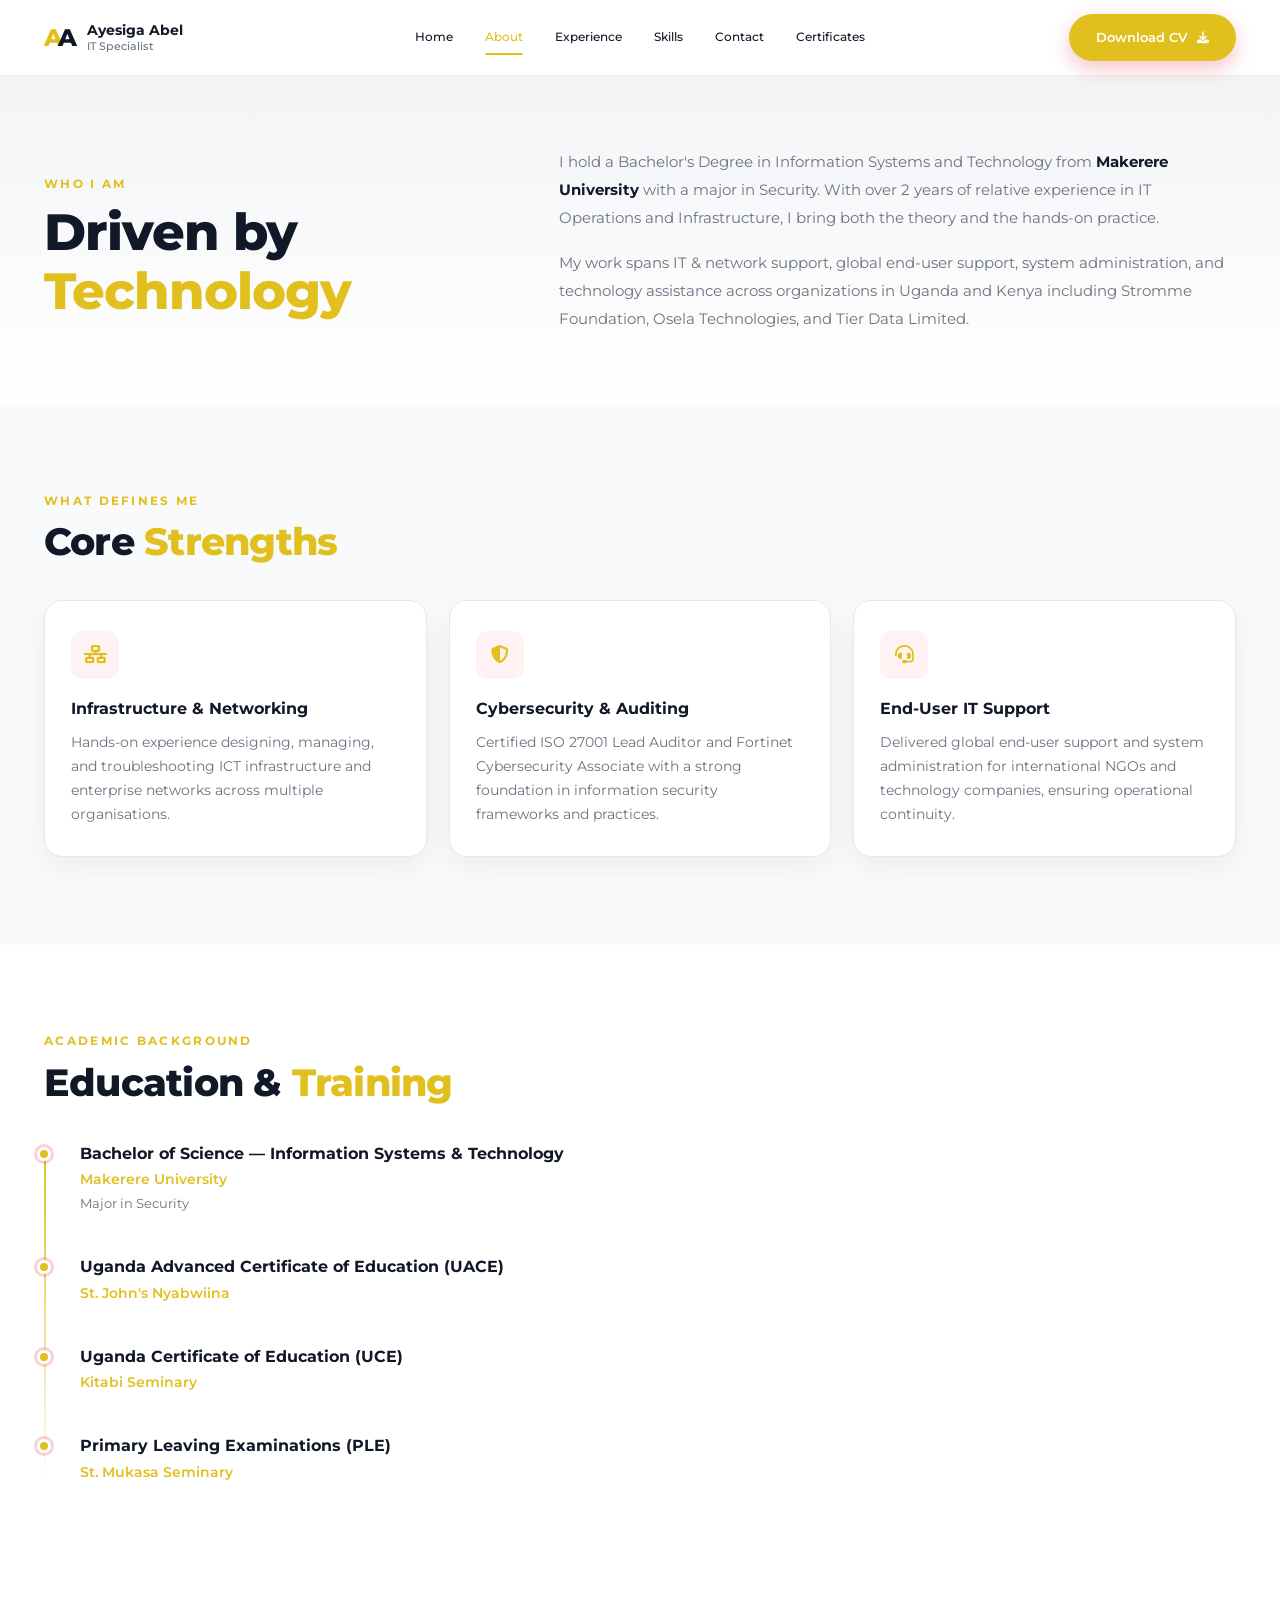
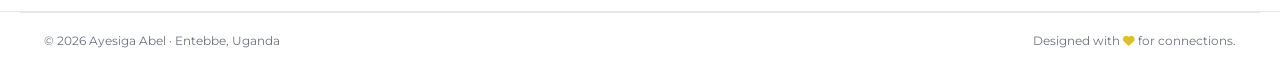
==== about.html @ 6df7ad07 "Add files via upload" ====
<!DOCTYPE html>
<html lang="en">
<head>
    <meta charset="UTF-8">
    <meta name="viewport" content="width=device-width, initial-scale=1.0">
    <title>Ayesiga Abel | About</title>
    <link rel="stylesheet" href="https://cdnjs.cloudflare.com/ajax/libs/font-awesome/6.4.0/css/all.min.css">
    <link rel="stylesheet" href="portfolio.css">
</head>
<body>

    <header class="site-header">
        <div class="header-inner">
            <a href="index.html" class="brand">
                <span class="brand-mark"><b>A</b><i>A</i></span>
                <span class="brand-text"><strong>Ayesiga Abel</strong><small>IT Specialist</small></span>
            </a>
            <nav class="main-nav" id="main-nav" aria-label="Main">
                <ul class="nav-links">
                    <li><a href="index.html">Home</a></li>
                    <li><a href="about.html" class="active">About</a></li>
                    <li><a href="experience.html">Experience</a></li>
                    <li><a href="skills.html">Skills</a></li>
                    <li><a href="contact.html">Contact</a></li>
                    <li><a href="certificates.html">Certificates</a></li>
                    <!-- TODO: add your CV to the project folder as cv.pdf (or change this link) -->
                    <li class="nav-cta-mobile"><a href="cv.pdf" class="btn btn-red" download>Download CV</a></li>
                </ul>
            </nav>
            <div class="header-actions">
                <!-- TODO: add your CV to the project folder as cv.pdf (or change this link) -->
                <a href="cv.pdf" class="btn btn-red header-cta" download>Download CV <i class="fas fa-download"></i></a>
                <button class="nav-toggle" aria-label="Toggle menu" aria-expanded="false"><i class="fas fa-bars"></i></button>
            </div>
        </div>
    </header>

    <main>

        <!-- Hero banner -->
        <section class="page-head">
            <div class="container page-head-split">
                <div>
                    <p class="eyebrow red">Who I Am</p>
                    <h1 class="section-title">Driven by <em>Technology</em></h1>
                </div>
                <div>
                    <p class="about-intro">
                        I hold a Bachelor's Degree in Information Systems and Technology from
                        <strong>Makerere University</strong> with a major in Security. With over 2 years 
                        of relative experience in IT Operations and Infrastructure, I bring both the
                        theory and the hands-on practice.
                    </p>
                    <p class="about-intro">
                        My work spans IT &amp; network support, global end-user support, system
                        administration, and technology assistance across organizations in Uganda and
                        Kenya including Stromme Foundation, Osela Technologies, and Tier Data Limited.
                    </p>
                </div>
            </div>
        </section>

        <!-- Highlights -->
        <section class="section alt">
            <div class="container">
                <p class="eyebrow red">What Defines Me</p>
                <h2 class="section-title">Core <em>Strengths</em></h2>
                <div class="highlight-grid">
                    <div class="highlight-card">
                        <div class="highlight-media">
                            <!-- TODO: add your photo as images/strength-infrastructure.jpg -->
                            <img src="images/strength-infrastructure.jpg" alt="Infrastructure &amp; Networking" onerror="this.style.display='none'; this.nextElementSibling.style.display='grid';">
                            <div class="ico" style="display:none;"><i class="fas fa-network-wired"></i></div>
                        </div>
                        <h3>Infrastructure &amp; Networking</h3>
                        <p>Hands-on experience designing, managing, and troubleshooting ICT infrastructure and enterprise networks across multiple organisations.</p>
                    </div>
                    <div class="highlight-card">
                        <div class="highlight-media">
                            <!-- TODO: add your photo as images/strength-cybersecurity.jpg -->
                            <img src="images/strength-cybersecurity.jpg" alt="Cybersecurity &amp; Auditing" onerror="this.style.display='none'; this.nextElementSibling.style.display='grid';">
                            <div class="ico" style="display:none;"><i class="fas fa-shield-alt"></i></div>
                        </div>
                        <h3>Cybersecurity &amp; Auditing</h3>
                        <p>Certified ISO 27001 Lead Auditor and Fortinet Cybersecurity Associate with a strong foundation in information security frameworks and practices.</p>
                    </div>
                    <div class="highlight-card">
                        <div class="highlight-media">
                            <!-- TODO: add your photo as images/strength-support.jpg -->
                            <img src="images/strength-support.jpg" alt="End-User IT Support" onerror="this.style.display='none'; this.nextElementSibling.style.display='grid';">
                            <div class="ico" style="display:none;"><i class="fas fa-headset"></i></div>
                        </div>
                        <h3>End-User IT Support</h3>
                        <p>Delivered global end-user support and system administration for international NGOs and technology companies, ensuring operational continuity.</p>
                    </div>
                </div>
            </div>
        </section>

        <!-- Education -->
        <section class="section">
            <div class="container">
                <p class="eyebrow red">Academic Background</p>
                <h2 class="section-title">Education &amp; <em>Training</em></h2>
                <div class="edu-timeline">
                    <div class="edu-item">
                        <div class="edu-degree">Bachelor of Science — Information Systems &amp; Technology</div>
                        <div class="edu-school">Makerere University</div>
                        <div class="edu-detail">Major in Security</div>
                    </div>
                    <div class="edu-item">
                        <div class="edu-degree">Uganda Advanced Certificate of Education (UACE)</div>
                        <div class="edu-school">St. John's Nyabwiina</div>
                    </div>
                    <div class="edu-item">
                        <div class="edu-degree">Uganda Certificate of Education (UCE)</div>
                        <div class="edu-school">Kitabi Seminary</div>
                    </div>
                    <div class="edu-item">
                        <div class="edu-degree">Primary Leaving Examinations (PLE)</div>
                        <div class="edu-school">St. Mukasa Seminary</div>
                    </div>
                </div>
            </div>
        </section>

    </main>

  
    <footer class="site-footer">
        <div class="container footer-bottom">
            <p>&copy; 2026 Ayesiga Abel · Entebbe, Uganda</p>
            <p>Designed with <i class="fas fa-heart"></i> for connections.</p>
        </div>
    </footer>

    <script src="site.js"></script>
</body>
</html>
---- portfolio.css ----
@import url('https://fonts.googleapis.com/css2?family=Montserrat:wght@400;500;600;700;800&family=Caveat:wght@500;600&family=DM+Mono:wght@400;500&display=swap');

:root {
    --red:       #e1c01d;
    --red-dark:  #DC2626;
    --red-deep:  #B91C1C;
    --red-tint:  #FEF2F2;
    --ink:       #111827;
    --muted:     #6B7280;
    --bg:        #F9FAFB;
    --white:     #FFFFFF;
    --line:      #E5E7EB;
    --shadow:    0 10px 30px rgba(17,24,39,0.06);
    --shadow-lg: 0 18px 44px rgba(225,29,46,0.14);
}

*, *::before, *::after { margin: 0; padding: 0; box-sizing: border-box; }
html { scroll-behavior: smooth; }
body {
    font-family: 'Montserrat', sans-serif;
    background: var(--white);
    color: var(--ink);
    overflow-x: hidden;
    line-height: 1.5;
    -webkit-font-smoothing: antialiased;
}
img { max-width: 100%; display: block; }
a { color: inherit; }
ul { list-style: none; }

.container { max-width: 1240px; margin: 0 auto; padding: 0 24px; }
.section { padding: 88px 0; }
.section.alt { background: var(--bg); }

/* ── TYPE HELPERS ── */
.eyebrow {
    font-size: 0.72rem;
    font-weight: 700;
    letter-spacing: 0.2em;
    text-transform: uppercase;
    color: var(--ink);
}
.eyebrow.red { color: var(--red); }
.section-title {
    font-size: clamp(1.7rem, 3vw, 2.4rem);
    font-weight: 800;
    letter-spacing: -0.02em;
    line-height: 1.15;
    margin: 10px 0 14px;
}
.section-title em { font-style: normal; color: var(--red); }
.lede { font-size: 0.95rem; color: var(--muted); line-height: 1.75; max-width: 520px; }
.script {
    font-family: 'Caveat', cursive;
    font-weight: 600;
    color: var(--ink);
}

/* ── BUTTONS ── */
.btn {
    display: inline-flex;
    align-items: center;
    gap: 10px;
    padding: 13px 26px;
    border-radius: 999px;
    border: 1.5px solid transparent;
    font-family: 'Montserrat', sans-serif;
    font-size: 0.8rem;
    font-weight: 600;
    text-decoration: none;
    cursor: pointer;
    white-space: nowrap;
    transition: background 0.25s, color 0.25s, border-color 0.25s, transform 0.25s, box-shadow 0.25s;
}
.btn i { font-size: 0.75rem; transition: transform 0.25s; }
.btn-red { background: var(--red); color: var(--white); box-shadow: 0 8px 20px rgba(225,29,46,0.25); }
.btn-red:hover { background: var(--red-deep); transform: translateY(-2px); box-shadow: 0 12px 26px rgba(225,29,46,0.32); }
.btn-red:hover i { transform: translateX(3px); }
.btn-outline { background: var(--white); color: var(--ink); border-color: var(--line); }
.btn-outline:hover { border-color: var(--red); color: var(--red); transform: translateY(-2px); }
.btn-outline-red { background: transparent; color: var(--red); border-color: var(--red); }
.btn-outline-red:hover { background: var(--red); color: var(--white); transform: translateY(-2px); }
.btn-outline-red:hover i { transform: translateX(3px); }

/* ── HEADER ── */
.site-header {
    position: sticky;
    top: 0;
    z-index: 100;
    background: rgba(255,255,255,0.92);
    backdrop-filter: blur(12px);
    border-bottom: 1px solid rgba(229,231,235,0.7);
}
.header-inner {
    max-width: 1240px;
    margin: 0 auto;
    padding: 14px 24px;
    display: grid;
    grid-template-columns: 1fr auto 1fr;
    align-items: center;
    gap: 24px;
}
.brand { display: inline-flex; align-items: center; gap: 12px; text-decoration: none; color: var(--ink); }
.brand-mark {
    display: inline-flex;
    font-size: 1.5rem;
    font-weight: 800;
    letter-spacing: -0.08em;
    line-height: 1;
}
.brand-mark b { color: var(--red); font-weight: 800; }
.brand-mark i { font-style: normal; color: var(--ink); margin-left: -3px; }
.brand-text { display: flex; flex-direction: column; line-height: 1.2; }
.brand-text strong { font-size: 0.9rem; font-weight: 700; }
.brand-text small { font-size: 0.68rem; color: var(--muted); font-weight: 500; }

.nav-links { display: flex; gap: 2rem; }
.nav-links a {
    position: relative;
    display: inline-block;
    padding: 6px 0;
    font-size: 0.78rem;
    font-weight: 500;
    text-decoration: none;
    color: var(--ink);
    transition: color 0.25s;
}
.nav-links a::after {
    content: '';
    position: absolute;
    left: 0; bottom: -2px;
    width: 0; height: 2px;
    background: var(--red);
    border-radius: 2px;
    transition: width 0.3s;
}
.nav-links a:hover, .nav-links a.active { color: var(--red); }
.nav-links a:hover::after, .nav-links a.active::after { width: 100%; }
.nav-cta-mobile { display: none; }

.header-actions { display: flex; justify-content: flex-end; align-items: center; gap: 12px; }
.nav-toggle {
    display: none;
    width: 42px; height: 42px;
    border-radius: 50%;
    border: 1px solid var(--line);
    background: var(--white);
    color: var(--ink);
    font-size: 1rem;
    cursor: pointer;
    transition: border-color 0.25s, color 0.25s;
}
.nav-toggle:hover { border-color: var(--red); color: var(--red); }

/* ── HERO ── */
.hero {
    position: relative;
    overflow: hidden;
    background: linear-gradient(180deg, #F3F4F6 0%, #FFFFFF 100%);
}
.hero-inner {
    max-width: 1240px;
    margin: 0 auto;
    padding: 40px 24px 0;
    display: grid;
    grid-template-columns: 1.05fr 1fr;
    gap: 24px;
    align-items: end;
    min-height: 600px;
}
.hero-copy { align-self: center; padding-bottom: 56px; }
.hero-copy h1 {
    font-size: clamp(2.6rem, 5vw, 4rem);
    font-weight: 800;
    letter-spacing: -0.03em;
    line-height: 1.05;
    margin: 16px 0 8px;
}
.hero-copy h1 span { color: var(--red); }
.hero-role {
    font-size: clamp(1.05rem, 1.9vw, 1.45rem);
    font-weight: 500;
    line-height: 1.3;
    margin-bottom: 18px;
}
.hero-desc { font-size: 0.92rem; color: var(--muted); line-height: 1.8; max-width: 460px; margin-bottom: 28px; }
.hero-ctas { display: flex; flex-wrap: wrap; gap: 14px; margin-bottom: 26px; }
.hero-tag { font-size: 0.72rem; color: var(--muted); font-weight: 500; letter-spacing: 0.04em; margin-bottom: 12px; }
.social-row { display: flex; gap: 10px; }
.social-icon {
    width: 38px; height: 38px;
    display: grid; place-items: center;
    border-radius: 50%;
    background: var(--white);
    border: 1px solid var(--line);
    color: var(--ink);
    font-size: 0.9rem;
    text-decoration: none;
    transition: background 0.25s, color 0.25s, border-color 0.25s, transform 0.25s;
}
.social-icon:hover { background: var(--red); color: var(--white); border-color: var(--red); transform: translateY(-3px); }

.hero-visual {
    position: relative;
    height: 590px;
    display: flex;
    justify-content: center;
    align-items: flex-end;
}
.hero-blob {
    position: absolute;
    left: 14%;
    top: 40px;
    width: 58%;
    height: 80%;
    background: linear-gradient(160deg, var(--red) 0%, var(--red-deep) 100%);
    border-radius: 56px;
    transform: rotate(-5deg);
}
.hero-photo {
    position: relative;
    z-index: 2;
    width: min(100%, 440px);
    height: 92%;
    object-fit: cover;
    object-position: top center;
    border-radius: 220px 220px 0 0;
    background: linear-gradient(135deg, #1f2937, #4b5563);
}
.hero-script {
    position: absolute;
    top: 80px; right: 0;
    z-index: 3;
    font-size: 2rem;
    line-height: 1.05;
    transform: rotate(-12deg);
    text-align: right;
}
.hero-script::after {
    content: '';
    display: block;
    width: 80%;
    height: 3px;
    margin: 8px 0 0 auto;
    border-radius: 3px;
    background: var(--red);
    transform: rotate(-4deg);
}
.scroll-down {
    position: absolute;
    right: 8px; bottom: 36px;
    z-index: 3;
    display: flex;
    flex-direction: column;
    align-items: center;
    gap: 8px;
    font-size: 0.65rem;
    font-weight: 500;
    color: var(--ink);
    text-align: center;
    text-decoration: none;
}
.scroll-down::before { content: ''; width: 1px; height: 28px; background: var(--line); }
.scroll-down i { animation: bob 1.8s ease-in-out infinite; }
@keyframes bob { 0%,100% { transform: translateY(0); } 50% { transform: translateY(4px); } }

/* ── SKILLS (HOME) ── */
.skills-intro {
    display: grid;
    grid-template-columns: 1fr 2.3fr;
    gap: 56px;
    align-items: center;
}
.skills-intro .btn { margin-top: 24px; }
.skill-cards { display: grid; grid-template-columns: repeat(4, 1fr); gap: 18px; }
.skill-card {
    background: var(--white);
    border: 1px solid var(--line);
    border-radius: 18px;
    padding: 22px;
    box-shadow: var(--shadow);
    transition: transform 0.3s, box-shadow 0.3s, border-color 0.3s;
}
.skill-card:hover { transform: translateY(-6px); box-shadow: var(--shadow-lg); border-color: rgba(225,29,46,0.35); }
.skill-icon {
    width: 46px; height: 46px;
    display: grid; place-items: center;
    border-radius: 12px;
    background: var(--red-tint);
    color: var(--red);
    font-size: 1.15rem;
    margin-bottom: 36px;
}
.skill-card h3 { font-size: 0.88rem; font-weight: 700; margin-bottom: 2px; }
.skill-card p { font-size: 0.75rem; color: var(--muted); margin-bottom: 18px; }
.skill-meter { display: flex; align-items: center; gap: 10px; }
.skill-meter .bar { flex: 1; height: 4px; border-radius: 4px; background: var(--line); overflow: hidden; }
.skill-meter .bar span { display: block; height: 100%; width: var(--p); background: var(--red); border-radius: 4px; }
.skill-meter .pct { font-size: 0.7rem; color: var(--muted); font-weight: 500; }

/* ── ABOUT (HOME) ── */
.about-split {
    display: grid;
    grid-template-columns: 1fr 1fr;
    gap: 72px;
    align-items: center;
}
.about-visual { position: relative; padding: 0 0 30px 20px; }
.about-red {
    position: absolute;
    right: -10px; top: 50px; bottom: 50px;
    width: 40%;
    background: linear-gradient(160deg, var(--red), var(--red-deep));
    border-radius: 48px;
    transform: rotate(4deg);
}
.about-photo {
    position: relative;
    z-index: 1;
    width: 100%;
    aspect-ratio: 1 / 0.92;
    object-fit: cover;
    object-position: top center;
    border-radius: 70px 160px 70px 70px;
    background: linear-gradient(135deg, #1f2937, #4b5563);
    box-shadow: var(--shadow);
}
.about-callout {
    position: absolute;
    z-index: 3;
    top: 4px; left: -8px;
    font-size: 1.5rem;
    transform: rotate(-10deg);
    line-height: 1;
}
.about-callout i { display: block; margin: 4px 0 0 18px; font-size: 1rem; color: var(--red); transform: rotate(20deg); }
.exp-badge {
    position: absolute;
    z-index: 3;
    left: -14px; bottom: 6px;
    display: flex;
    align-items: center;
    gap: 14px;
    background: var(--white);
    padding: 14px 20px 14px 14px;
    border-radius: 16px;
    box-shadow: 0 16px 36px rgba(17,24,39,0.12);
}
.exp-badge .ico {
    width: 44px; height: 44px;
    display: grid; place-items: center;
    border-radius: 50%;
    background: var(--red);
    color: var(--white);
}
.exp-badge strong { display: block; font-size: 1.4rem; font-weight: 800; line-height: 1; }
.exp-badge span { font-size: 0.72rem; color: var(--muted); }

.about-copy { position: relative; }
.dots {
    position: absolute;
    top: -12px; right: 0;
    width: 110px; height: 80px;
    background: radial-gradient(circle, rgba(225,29,46,0.4) 2px, transparent 2.6px) 0 0 / 22px 22px;
    -webkit-mask-image: linear-gradient(135deg, #000, transparent 85%);
            mask-image: linear-gradient(135deg, #000, transparent 85%);
}
.about-copy .section-title span { display: block; font-weight: 500; }
.about-copy p.bio { font-size: 0.92rem; color: var(--muted); line-height: 1.85; margin-bottom: 14px; max-width: 520px; }
.about-copy p.bio strong { color: var(--ink); }
.stats-row {
    display: grid;
    grid-template-columns: repeat(3, 1fr);
    gap: 20px;
    margin: 28px 0 32px;
    max-width: 480px;
}
.stats-row strong { display: block; font-size: 1.8rem; font-weight: 800; line-height: 1.1; }
.stats-row span { font-size: 0.75rem; color: var(--muted); }

/* ── PROJECTS (HOME) ── */
.section-head { display: flex; justify-content: space-between; align-items: flex-end; gap: 20px; margin-bottom: 36px; }
.section-head .section-title { margin-bottom: 10px; }
.text-link {
    font-size: 0.8rem;
    font-weight: 600;
    color: var(--red);
    text-decoration: none;
    display: inline-flex;
    gap: 8px;
    align-items: center;
    white-space: nowrap;
}
.text-link i { font-size: 0.7rem; transition: transform 0.25s; }
.text-link:hover i { transform: translateX(4px); }

.work-grid { display: grid; grid-template-columns: repeat(4, 1fr); gap: 20px; }
.work-card {
    display: block;
    background: var(--white);
    border: 1px solid var(--line);
    border-radius: 18px;
    overflow: hidden;
    text-decoration: none;
    box-shadow: var(--shadow);
    transition: transform 0.3s, box-shadow 0.3s, border-color 0.3s;
}
.work-card:hover { transform: translateY(-6px); box-shadow: var(--shadow-lg); border-color: rgba(225,29,46,0.35); }
.work-thumb {
    height: 170px;
    margin: 10px 10px 0;
    border-radius: 12px;
    display: grid; place-items: center;
    background: linear-gradient(135deg, #111827 0%, #374151 100%);
    color: rgba(255,255,255,0.9);
    font-size: 2.4rem;
    position: relative;
    overflow: hidden;
}
.work-thumb::after {
    content: '';
    position: absolute;
    right: -40px; bottom: -40px;
    width: 120px; height: 120px;
    border-radius: 50%;
    background: var(--red);
    opacity: 0.85;
}
.work-thumb i { position: relative; z-index: 1; }
.work-body { display: flex; justify-content: space-between; align-items: center; padding: 16px 18px 18px; }
.work-body h3 { font-size: 0.86rem; font-weight: 700; }
.work-body p { font-size: 0.74rem; color: var(--muted); }
.work-arrow {
    width: 30px; height: 30px;
    flex-shrink: 0;
    display: grid; place-items: center;
    border-radius: 50%;
    background: var(--red-tint);
    color: var(--red);
    font-size: 0.7rem;
    transition: background 0.25s, color 0.25s;
}
.work-card:hover .work-arrow { background: var(--red); color: var(--white); }

/* ── CTA BANNER ── */
.cta-wrap { padding: 24px 0 72px; }
.cta-banner {
    position: relative;
    overflow: hidden;
    background: var(--ink);
    border-radius: 24px;
    padding: 56px 72px;
    display: flex;
    justify-content: space-between;
    align-items: center;
    gap: 32px;
}
.cta-banner::before, .cta-banner::after {
    content: '';
    position: absolute;
    background: linear-gradient(135deg, var(--red), #7F1D1D);
}
.cta-banner::before { left: -70px; top: -60px; width: 240px; height: 200px; border-radius: 40% 60% 60% 40%; transform: rotate(-12deg); opacity: 0.95; }
.cta-banner::after { right: -60px; bottom: -70px; width: 220px; height: 200px; border-radius: 60% 40% 40% 60%; transform: rotate(10deg); opacity: 0.9; }
.cta-copy, .cta-banner .btn { position: relative; z-index: 1; }
.cta-copy .eyebrow { color: var(--white); }
.cta-copy h2 { color: var(--white); font-size: clamp(1.6rem, 3vw, 2.2rem); font-weight: 800; margin: 10px 0; letter-spacing: -0.02em; }
.cta-copy p { color: rgba(255,255,255,0.7); font-size: 0.88rem; max-width: 460px; line-height: 1.7; }

/* ── FOOTER ── */
.site-footer { background: var(--white); border-top: 1px solid var(--line); }
.footer-top {
    display: grid;
    grid-template-columns: 1fr auto 1fr;
    align-items: center;
    gap: 24px;
    padding-top: 32px;
    padding-bottom: 28px;
}
.footer-links { display: flex; flex-wrap: wrap; justify-content: center; gap: 1.8rem; }
.footer-links a { font-size: 0.74rem; font-weight: 500; text-decoration: none; color: var(--ink); transition: color 0.25s; }
.footer-links a:hover { color: var(--red); }
.footer-social { display: flex; justify-content: flex-end; gap: 10px; }
.footer-bottom {
    display: flex;
    justify-content: space-between;
    gap: 16px;
    flex-wrap: wrap;
    padding-top: 20px;
    padding-bottom: 26px;
    border-top: 1px solid var(--line);
    font-size: 0.72rem;
    color: var(--muted);
}
.footer-bottom i { color: var(--red); }

/* ════════ INNER PAGES ════════ */
.page-head {
    background: linear-gradient(180deg, #F3F4F6 0%, #FFFFFF 100%);
    padding: 72px 0 56px;
}
.page-head .section-title { font-size: clamp(2.1rem, 4vw, 3.2rem); margin-bottom: 0; }
.page-head .lede { margin-top: 14px; }
.page-head-split { display: grid; grid-template-columns: 1fr 1.5fr; gap: 64px; align-items: center; }
.page-head-split .about-intro { font-size: 0.95rem; line-height: 1.85; color: var(--muted); margin-bottom: 16px; }
.page-head-split .about-intro strong { color: var(--ink); }

/* about */
.highlight-grid { display: grid; grid-template-columns: repeat(3, 1fr); gap: 22px; margin-top: 36px; }
.highlight-card {
    background: var(--white);
    border: 1px solid var(--line);
    border-radius: 18px;
    padding: 30px 26px;
    box-shadow: var(--shadow);
    transition: transform 0.3s, box-shadow 0.3s, border-color 0.3s;
}
.highlight-card:hover { transform: translateY(-6px); box-shadow: var(--shadow-lg); border-color: rgba(225,29,46,0.35); }
.highlight-card .ico {
    width: 48px; height: 48px;
    display: grid; place-items: center;
    border-radius: 12px;
    background: var(--red-tint);
    color: var(--red);
    font-size: 1.15rem;
    margin-bottom: 18px;
}
.highlight-media img { width: 100%; height: 180px; object-fit: cover; border-radius: 12px; margin-bottom: 18px; display: block; background: var(--bg); }
.highlight-card h3 { font-size: 1rem; font-weight: 700; margin-bottom: 10px; }
.highlight-card p { font-size: 0.85rem; color: var(--muted); line-height: 1.75; }

.edu-timeline { position: relative; padding-left: 36px; max-width: 720px; margin-top: 36px; }
.edu-timeline::before {
    content: '';
    position: absolute;
    left: 0; top: 8px; bottom: 0;
    width: 2px;
    background: linear-gradient(to bottom, var(--red), transparent);
}
.edu-item { position: relative; margin-bottom: 40px; }
.edu-item::before {
    content: '';
    position: absolute;
    left: -43px; top: 6px;
    width: 14px; height: 14px;
    border-radius: 50%;
    background: var(--red);
    border: 3px solid var(--white);
    box-shadow: 0 0 0 3px rgba(225,29,46,0.2);
}
.edu-degree { font-size: 1.02rem; font-weight: 700; margin-bottom: 4px; }
.edu-school { font-size: 0.88rem; color: var(--red); font-weight: 600; margin-bottom: 4px; }
.edu-detail { font-size: 0.82rem; color: var(--muted); }

/* experience */
.exp-grid { display: grid; grid-template-columns: repeat(auto-fit, minmax(300px, 1fr)); gap: 22px; margin: 36px 0 44px; }
.exp-card {
    position: relative;
    overflow: hidden;
    background: var(--white);
    border: 1px solid var(--line);
    border-radius: 18px;
    padding: 30px;
    box-shadow: var(--shadow);
    transition: transform 0.3s, box-shadow 0.3s, border-color 0.3s;
}
.exp-card::before {
    content: '';
    position: absolute;
    left: 0; top: 0;
    width: 4px; height: 0;
    background: var(--red);
    transition: height 0.4s;
}
.exp-card:hover { transform: translateY(-6px); box-shadow: var(--shadow-lg); border-color: rgba(225,29,46,0.35); }
.exp-card:hover::before { height: 100%; }
.exp-num { font-family: 'DM Mono', monospace; font-size: 0.7rem; color: var(--red); letter-spacing: 0.2em; margin-bottom: 14px; }
.exp-title { font-size: 1.02rem; font-weight: 700; line-height: 1.4; margin-bottom: 8px; }
.exp-company { font-size: 0.82rem; color: var(--muted); }

/* skills page */
.skills-layout { display: grid; grid-template-columns: 1fr 1fr; gap: 64px; }
.cert-badge {
    display: flex;
    align-items: center;
    gap: 14px;
    padding: 16px 18px;
    background: var(--white);
    border: 1px solid var(--line);
    border-radius: 14px;
    margin-bottom: 12px;
    transition: transform 0.25s, box-shadow 0.25s, border-color 0.25s;
}
.cert-badge:hover { transform: translateX(6px); box-shadow: var(--shadow); border-color: rgba(225,29,46,0.35); }
.cert-badge i {
    width: 36px; height: 36px;
    display: grid; place-items: center;
    border-radius: 10px;
    background: var(--red-tint);
    color: var(--red);
    font-size: 0.9rem;
    flex-shrink: 0;
}
.cert-badge span { font-size: 0.86rem; font-weight: 600; }

.skill-tags { display: flex; flex-wrap: wrap; gap: 10px; }
.skill-tag {
    display: inline-flex;
    align-items: center;
    gap: 8px;
    background: var(--white);
    color: var(--ink);
    border: 1px solid var(--line);
    padding: 10px 18px;
    border-radius: 999px;
    font-size: 0.78rem;
    font-weight: 500;
    cursor: default;
    transition: background 0.25s, color 0.25s, border-color 0.25s, transform 0.25s;
}
.skill-tag i { color: var(--red); font-size: 0.75rem; transition: color 0.25s; }
.skill-tag:hover { background: var(--red); border-color: var(--red); color: var(--white); transform: translateY(-2px); }
.skill-tag:hover i { color: var(--white); }

.project-card {
    background: var(--white);
    border: 1px solid var(--line);
    border-radius: 16px;
    padding: 22px 24px;
    box-shadow: var(--shadow);
    transition: transform 0.3s, box-shadow 0.3s, border-color 0.3s;
}
.project-card:hover { transform: translateY(-4px); box-shadow: var(--shadow-lg); border-color: rgba(225,29,46,0.35); }
.project-name { font-size: 0.98rem; font-weight: 700; display: flex; align-items: center; gap: 10px; }
.project-name i { color: var(--red); }
.project-description { font-size: 0.84rem; color: var(--muted); line-height: 1.7; }

/* certificates */
.certs-grid { display: grid; grid-template-columns: repeat(auto-fit, minmax(280px, 1fr)); gap: 26px; margin-top: 36px; }
.cert-card {
    background: var(--white);
    border: 1px solid var(--line);
    border-radius: 18px;
    overflow: hidden;
    box-shadow: var(--shadow);
    transition: transform 0.3s, box-shadow 0.3s, border-color 0.3s;
}
.cert-card:hover { transform: translateY(-6px); box-shadow: var(--shadow-lg); border-color: rgba(225,29,46,0.35); }
.cert-img-wrap { position: relative; width: 100%; }
.cert-card-img { width: 100%; height: 200px; object-fit: cover; display: block; cursor: zoom-in; }
.cert-card-placeholder {
    width: 100%; height: 200px;
    background: linear-gradient(135deg, #111827 0%, #374151 100%);
    flex-direction: column;
    align-items: center;
    justify-content: center;
    gap: 12px;
    position: relative;
    overflow: hidden;
}
.cert-card-placeholder::after {
    content: '';
    position: absolute;
    inset: 0;
    background: repeating-linear-gradient(45deg, transparent, transparent 10px, rgba(255,255,255,0.025) 10px, rgba(255,255,255,0.025) 20px);
}
.cert-upload-icon {
    width: 48px; height: 48px;
    border-radius: 50%;
    border: 2px dashed rgba(225,29,46,0.8);
    display: flex; align-items: center; justify-content: center;
    position: relative; z-index: 1;
}
.cert-upload-icon i { color: #fff; font-size: 1.1rem; }
.cert-upload-text { font-size: 0.75rem; color: rgba(255,255,255,0.65); position: relative; z-index: 1; }
.cert-file-hint {
    font-family: 'DM Mono', monospace;
    font-size: 0.6rem;
    color: rgba(255,255,255,0.3);
    letter-spacing: 0.03em;
    position: relative;
    z-index: 1;
    text-align: center;
    padding: 0 12px;
}
.cert-card-body { padding: 20px; border-top: 3px solid var(--red); }
.cert-card-num { font-family: 'DM Mono', monospace; font-size: 0.68rem; color: var(--red); letter-spacing: 0.2em; margin-bottom: 6px; }
.cert-card-title { font-size: 0.98rem; font-weight: 700; line-height: 1.3; margin-bottom: 4px; }
.cert-card-issuer { font-size: 0.8rem; color: var(--muted); }
.cert-card-badge {
    display: inline-flex;
    align-items: center;
    gap: 6px;
    background: var(--red-tint);
    color: var(--red);
    font-size: 0.7rem;
    font-weight: 600;
    padding: 5px 12px;
    border-radius: 999px;
    margin-top: 12px;
}

.lightbox {
    display: none;
    position: fixed;
    inset: 0;
    background: rgba(17,24,39,0.94);
    z-index: 999;
    align-items: center;
    justify-content: center;
    flex-direction: column;
    gap: 16px;
}
.lightbox.open { display: flex; }
.lightbox img { max-width: 90vw; max-height: 80vh; border-radius: 8px; object-fit: contain; border: 1px solid rgba(225,29,46,0.5); }
.lightbox-close { position: absolute; top: 24px; right: 32px; color: #fff; font-size: 2.2rem; cursor: pointer; background: none; border: none; line-height: 1; transition: color 0.25s; }
.lightbox-close:hover { color: var(--red); }
.lightbox-caption { color: rgba(255,255,255,0.8); font-size: 0.85rem; letter-spacing: 0.04em; }

/* contact */
.contact-layout { display: grid; grid-template-columns: 1fr 1fr; gap: 72px; align-items: start; }
.contact-desc { font-size: 0.95rem; color: var(--muted); line-height: 1.8; margin: 8px 0 32px; max-width: 480px; }
.contact-info { display: flex; flex-direction: column; gap: 14px; margin-bottom: 28px; }
.contact-row {
    display: flex;
    align-items: center;
    gap: 14px;
    padding: 16px 18px;
    background: var(--white);
    border: 1px solid var(--line);
    border-radius: 14px;
    transition: border-color 0.25s, box-shadow 0.25s;
}
.contact-row:hover { border-color: var(--red); box-shadow: var(--shadow); }
.contact-row i {
    width: 38px; height: 38px;
    display: grid; place-items: center;
    border-radius: 10px;
    background: var(--red-tint);
    color: var(--red);
}
.contact-row span { font-size: 0.88rem; font-weight: 500; }
.socials { display: flex; gap: 10px; flex-wrap: wrap; }
.social-btn {
    display: inline-flex;
    align-items: center;
    gap: 8px;
    padding: 10px 18px;
    border: 1px solid var(--line);
    border-radius: 999px;
    background: var(--white);
    color: var(--ink);
    text-decoration: none;
    font-size: 0.78rem;
    font-weight: 500;
    transition: all 0.25s;
}
.social-btn:hover { border-color: var(--red); background: var(--red); color: var(--white); transform: translateY(-2px); }

.contact-form {
    display: flex;
    flex-direction: column;
    gap: 18px;
    background: var(--white);
    border: 1px solid var(--line);
    border-radius: 20px;
    padding: 32px;
    box-shadow: var(--shadow);
}
.form-group { display: flex; flex-direction: column; gap: 6px; }
.form-group label { font-size: 0.7rem; font-weight: 700; letter-spacing: 0.14em; text-transform: uppercase; color: var(--muted); }
.form-group input, .form-group textarea {
    background: var(--bg);
    border: 1px solid var(--line);
    border-radius: 12px;
    padding: 14px 16px;
    color: var(--ink);
    font-family: 'Montserrat', sans-serif;
    font-size: 0.88rem;
    outline: none;
    resize: vertical;
    transition: border-color 0.25s, box-shadow 0.25s, background 0.25s;
}
.form-group input:focus, .form-group textarea:focus { border-color: var(--red); background: var(--white); box-shadow: 0 0 0 4px rgba(225,29,46,0.1); }
.form-group textarea { min-height: 130px; }
.success-msg { display: none; margin-top: 20px; padding: 18px 20px; border: 1px solid rgba(225,29,46,0.3); background: var(--red-tint); border-radius: 14px; color: var(--red-deep); font-size: 0.9rem; font-weight: 500; }

/* ── RESPONSIVE ── */
@media (max-width: 1100px) {
    .skills-intro { grid-template-columns: 1fr; gap: 36px; }
    .skill-cards { grid-template-columns: repeat(2, 1fr); }
    .work-grid { grid-template-columns: repeat(2, 1fr); }
}

@media (max-width: 960px) {
    .header-inner { grid-template-columns: 1fr auto; }
    .nav-toggle { display: inline-grid; place-items: center; }
    .header-cta { display: none; }
    .main-nav {
        position: absolute;
        top: 100%; left: 0; right: 0;
        background: var(--white);
        border-bottom: 1px solid var(--line);
        box-shadow: 0 16px 30px rgba(17,24,39,0.08);
        max-height: 0;
        overflow: hidden;
        transition: max-height 0.35s ease;
        grid-column: 1 / -1;
    }
    .main-nav.open { max-height: 480px; }
    .nav-links { flex-direction: column; gap: 0; padding: 12px 24px 20px; }
    .nav-links li a { display: block; padding: 14px 0; border-bottom: 1px solid var(--line); }
    .nav-links a::after { display: none; }
    .nav-cta-mobile { display: block; padding-top: 16px; }
    .nav-cta-mobile a { display: inline-flex !important; border-bottom: none !important; color: var(--white) !important; padding: 13px 26px !important; }

    .hero-inner { grid-template-columns: 1fr; min-height: 0; padding-top: 40px; }
    .hero-copy { padding-bottom: 24px; }
    .hero-visual { height: 480px; }
    .hero-script { font-size: 1.6rem; top: 40px; }
    .about-split { grid-template-columns: 1fr; gap: 48px; }
    .page-head-split, .skills-layout, .contact-layout { grid-template-columns: 1fr; gap: 40px; }
    .highlight-grid { grid-template-columns: 1fr; }
    .cta-banner { flex-direction: column; align-items: flex-start; padding: 44px 36px; }
    .footer-top { grid-template-columns: 1fr; justify-items: center; text-align: center; }
    .footer-social { justify-content: center; }
}

@media (max-width: 640px) {
    .section { padding: 64px 0; }
    .skill-cards, .work-grid { grid-template-columns: 1fr; }
    .section-head { flex-direction: column; align-items: flex-start; }
    .hero-visual { height: 400px; }
    .hero-blob { left: 10%; width: 66%; }
    .scroll-down { display: none; }
    .stats-row { gap: 12px; }
    .stats-row strong { font-size: 1.5rem; }
    .about-visual { padding-left: 10px; }
    .exp-badge { left: 0; }
    .contact-form { padding: 24px 20px; }
    .footer-bottom { flex-direction: column; text-align: center; align-items: center; }
}

.skills-intro {
    grid-template-columns: 1fr;
}

.skill-cards {
    display: grid;
    grid-template-columns: repeat(3, 1fr);
    gap: 20px;
}

@media (max-width: 900px) {
    .skill-cards { grid-template-columns: 1fr; }
}

/* Let each card keep its own height */
.exp-grid {
    align-items: start;
    gap: 20px;
    background: none;   /* removes the shared backdrop that showed through under shorter cards */
    border: none;
}
.exp-card {
    border: 1px solid rgba(255, 255, 255, 0.08);
    border-radius: 6px;
}
/* Uniform cards before expansion; only the clicked card grows */
.exp-grid {
    align-items: start;      /* each card keeps its own height when opened */
    gap: 20px;
    background: none;
    border: none;
}

.exp-card {
    display: flex;
    flex-direction: column;
    min-height: 390px;       /* collapsed height shared by all cards - adjust to taste */
    border: 1px solid rgba(255, 255, 255, 0.08);
    border-radius: 6px;
}

/* Keep titles the same height so dates and bullets line up across a row */
.exp-title { min-height: 2.8em; }

/* Push the expander to the bottom of each card */
.exp-more { margin-top: auto; padding-top: 10px; }

@media (max-width: 700px) {
    .exp-card { min-height: 0; }   /* no forced height on phones */
}
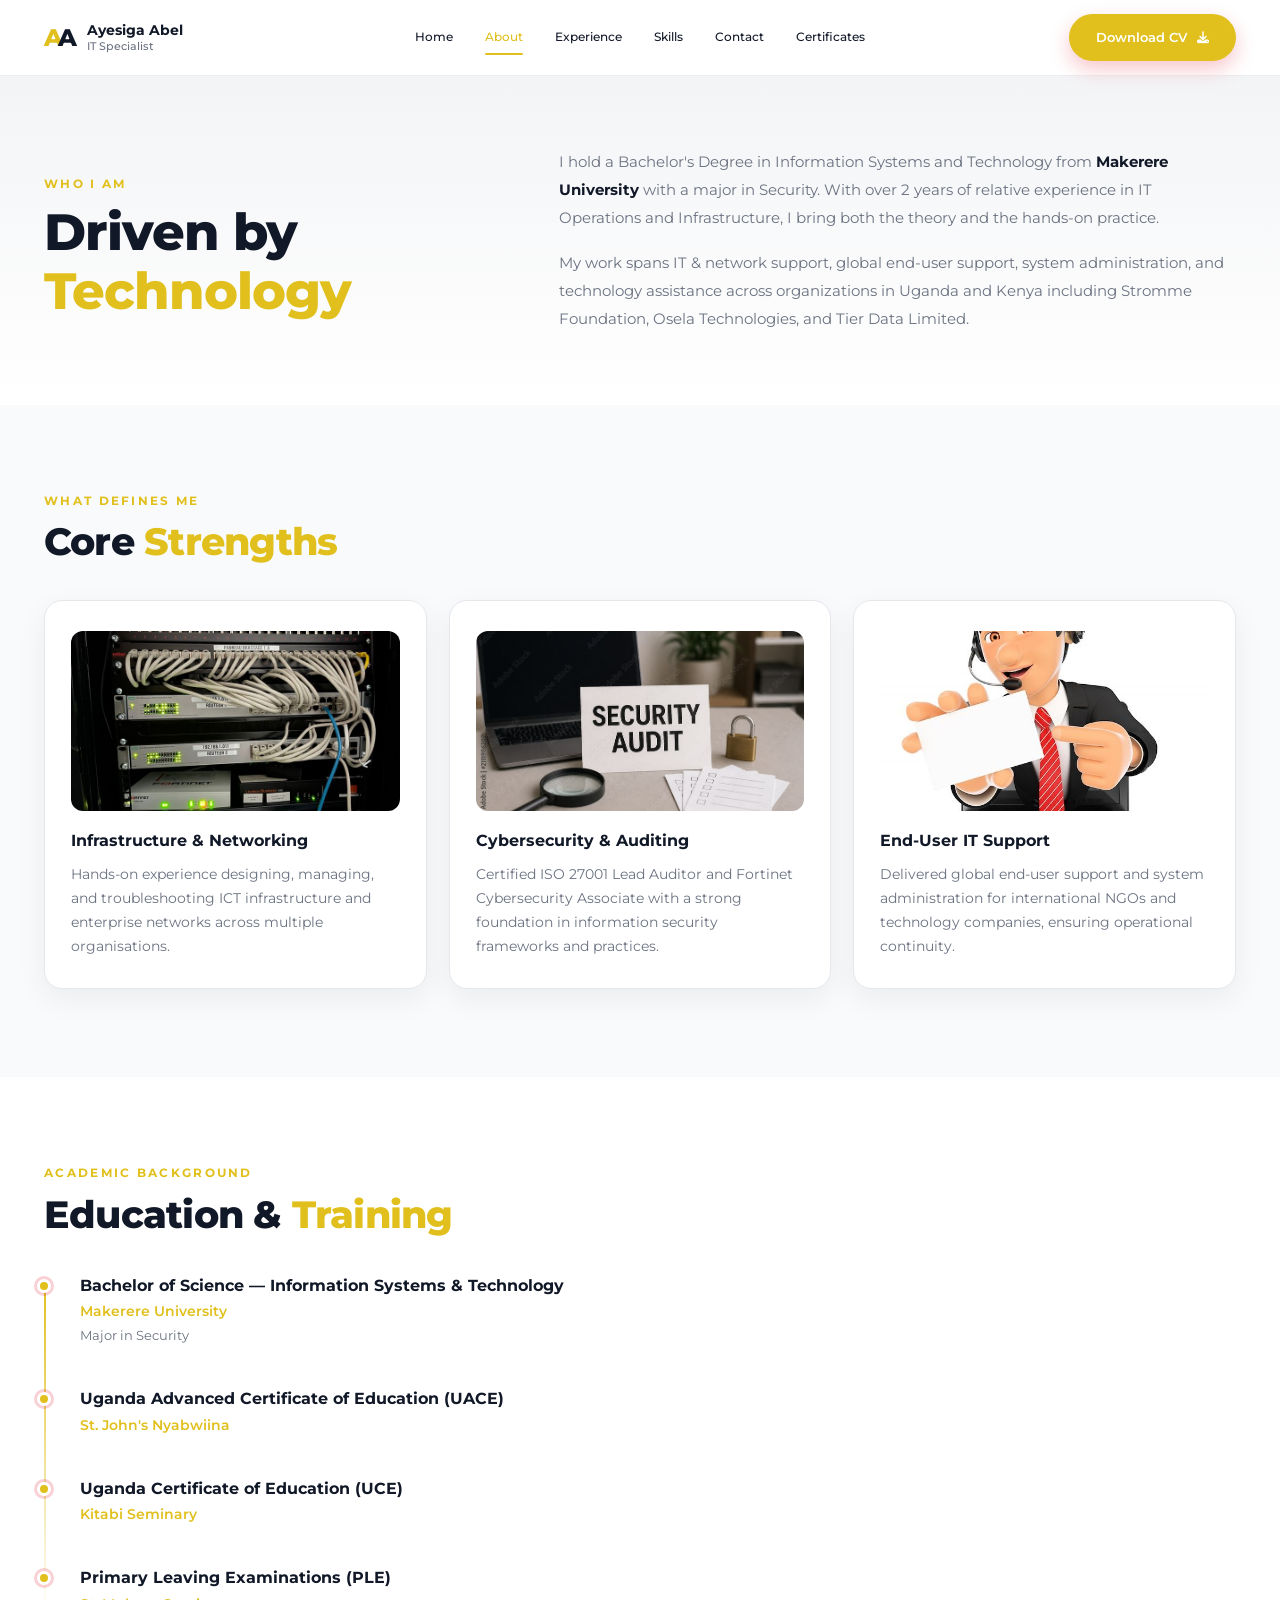
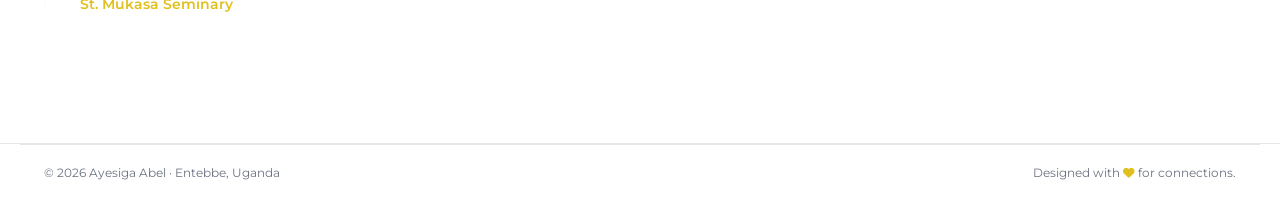
==== commit a6dff106: "Update about.html" ====
--- a/about.html
+++ b/about.html
@@ -136,4 +136,4 @@
 
     <script src="site.js"></script>
 </body>
-</html>+</html>
--- a/portfolio.css
+++ b/portfolio.css
@@ -877,7 +877,7 @@
 .exp-card {
     display: flex;
     flex-direction: column;
-    min-height: 390px;       /* collapsed height shared by all cards - adjust to taste */
+   /* min-height: 390px;  /* collapsed height shared by all cards - adjust to taste */
     border: 1px solid rgba(255, 255, 255, 0.08);
     border-radius: 6px;
 }
@@ -890,4 +890,4 @@
 
 @media (max-width: 700px) {
     .exp-card { min-height: 0; }   /* no forced height on phones */
-}+}
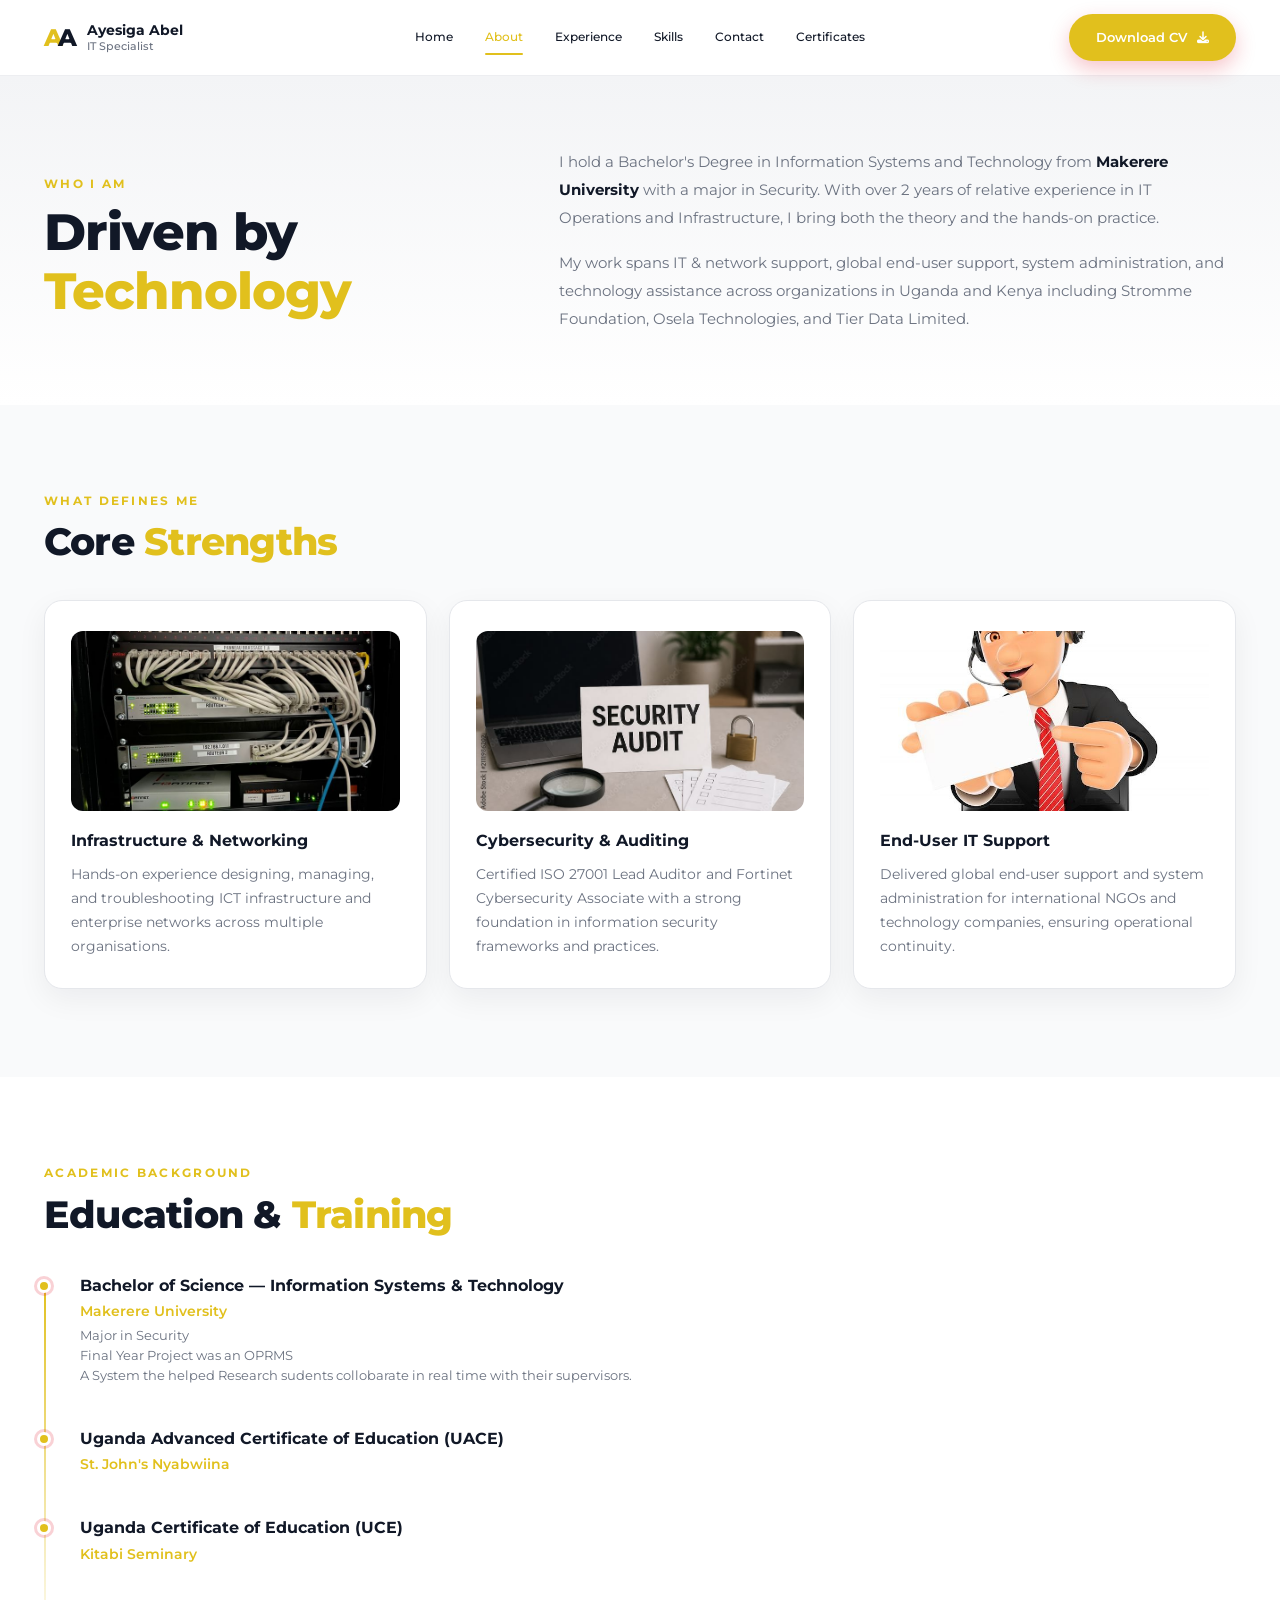
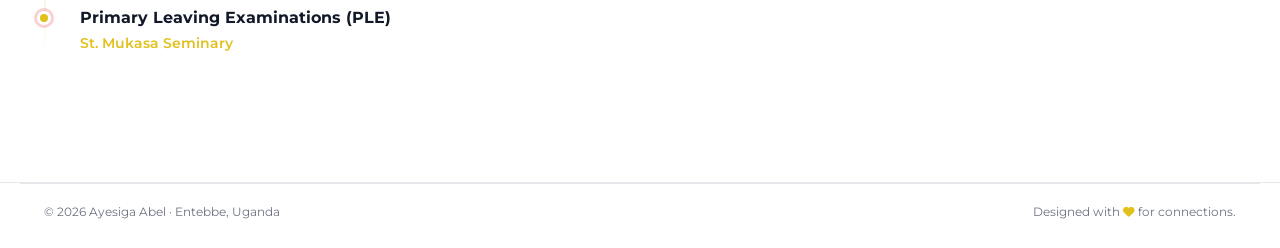
==== commit 94561d3c: "Update about.html" ====
--- a/about.html
+++ b/about.html
@@ -107,6 +107,8 @@
                         <div class="edu-degree">Bachelor of Science — Information Systems &amp; Technology</div>
                         <div class="edu-school">Makerere University</div>
                         <div class="edu-detail">Major in Security</div>
+                        <div class="edu-detail">Final Year Project was an OPRMS</div>
+                        <div class="edu-detail">A System the helped Research sudents collobarate in real time with their supervisors.</div>
                     </div>
                     <div class="edu-item">
                         <div class="edu-degree">Uganda Advanced Certificate of Education (UACE)</div>
--- a/portfolio.css
+++ b/portfolio.css
@@ -891,3 +891,23 @@
 @media (max-width: 700px) {
     .exp-card { min-height: 0; }   /* no forced height on phones */
 }
+/* Project cards: same columns, gap and breakpoint as the skill cards */
+.work-grid {
+    grid-template-columns: repeat(3, 1fr);
+    gap: 20px;
+}
+
+/* Cards in the same row stretch to equal height */
+.work-card {
+    display: flex;
+    flex-direction: column;
+}
+.work-body {
+    flex: 1;
+    align-items: flex-start;   /* keep the arrow at the top beside the title */
+    gap: 12px;
+}
+
+@media (max-width: 900px) {
+    .work-grid { grid-template-columns: 1fr; }
+}
